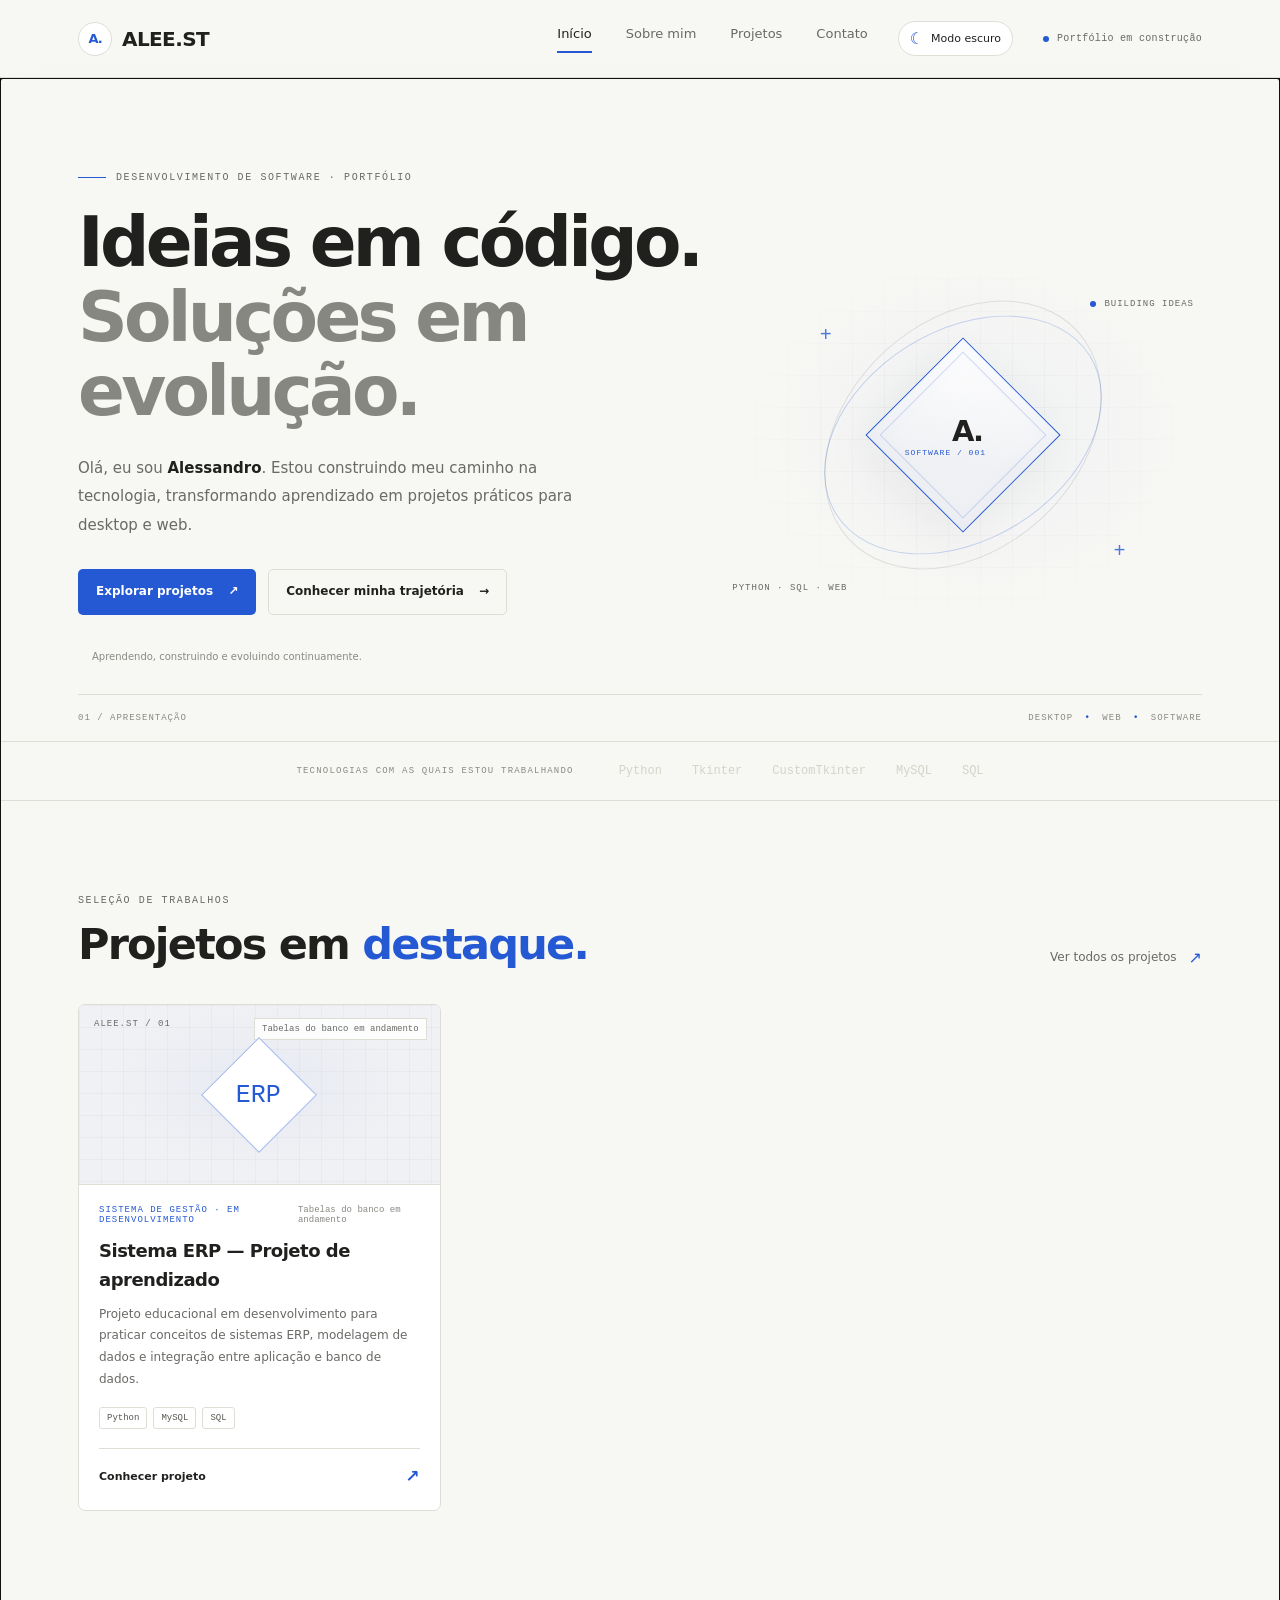
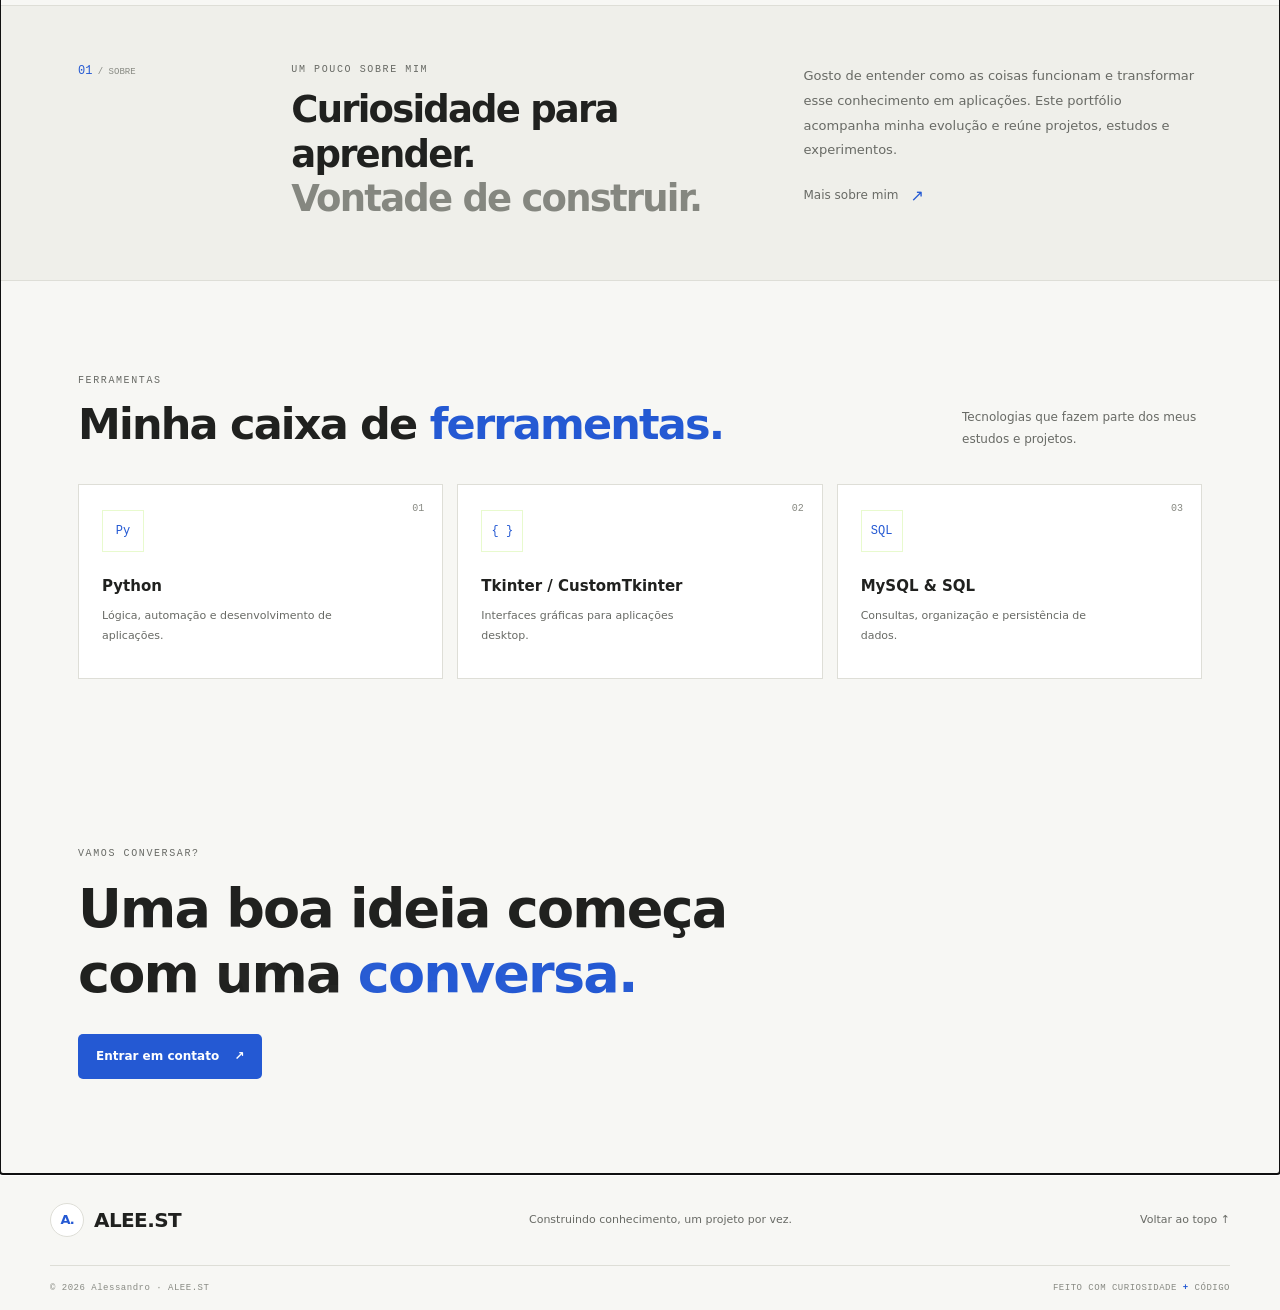
==== index.html @ 621fa49b "Add files via upload" ====
<!doctype html>
<html lang="pt-BR">
<head>
  <meta charset="utf-8">
  <meta name="viewport" content="width=device-width, initial-scale=1">
  <meta name="theme-color" content="#f7f7f4" id="theme-color-meta">
  <meta name="description" content="Portfólio de Alessandro — ALEE.ST. Projetos, estudos e soluções em software.">
  <title>ALEE.ST — Alessandro</title>
  <link rel="icon" href="assets/favicon.svg" type="image/svg+xml">
  <link rel="stylesheet" href="styles.css">
</head>
<body>
  <a class="skip-link" href="#main">Pular para o conteúdo</a>
  <header class="site-header">
    <div class="nav-wrap">
      <a class="brand" href="#/" aria-label="ALEE.ST, página inicial"><span class="brand-mark">A.</span><span>ALEE.ST</span></a>
      <button class="menu-toggle" id="menu-toggle" aria-label="Abrir menu" aria-expanded="false">☰</button>
      <nav class="main-nav" id="main-nav" aria-label="Navegação principal">
        <a href="#/" data-nav="home">Início</a>
        <a href="#/sobre" data-nav="about">Sobre mim</a>
        <a href="#/projetos" data-nav="projects">Projetos</a>
        <a href="#/contato" data-nav="contact">Contato</a>
      </nav>
      <button class="theme-toggle" id="theme-toggle" type="button" aria-label="Ativar modo escuro" title="Alternar tema"><span class="theme-icon" aria-hidden="true">☾</span><span class="theme-label">Modo escuro</span></button>
      <span class="availability"><span class="status-dot"></span> Portfólio em construção</span>
    </div>
  </header>

  <main id="main" tabindex="-1">
    <section class="hero page-section" data-page="home">
      <div class="hero-copy">
        <p class="eyebrow"><span class="eyebrow-line"></span> DESENVOLVIMENTO DE SOFTWARE · PORTFÓLIO</p>
        <h1>Ideias em código.<br><span class="muted-title">Soluções em evolução.</span></h1>
        <p class="hero-lede">Olá, eu sou <strong>Alessandro</strong>. Estou construindo meu caminho na tecnologia, transformando aprendizado em projetos práticos para desktop e web.</p>
        <div class="hero-actions">
          <a class="button button-primary" href="#/projetos">Explorar projetos <span aria-hidden="true">↗</span></a>
          <a class="button button-ghost" href="#/sobre">Conhecer minha trajetória <span aria-hidden="true">→</span></a>
        </div>
        <div class="hero-footnote"><span class="tiny-square"></span> Aprendendo, construindo e evoluindo continuamente.</div>
      </div>
      <div class="hero-art" aria-label="Ilustração abstrata de camadas de tecnologia" role="img">
        <div class="art-grid"></div><div class="art-orbit orbit-one"></div><div class="art-orbit orbit-two"></div>
        <div class="art-core"><span>A.</span><small>SOFTWARE / 001</small></div>
        <div class="art-label label-top"><span class="label-dot"></span> BUILDING IDEAS</div>
        <div class="art-label label-bottom">PYTHON · SQL · WEB</div>
        <div class="art-cross cross-one">+</div><div class="art-cross cross-two">+</div>
      </div>
      <div class="hero-bottom">
        <span>01 / APRESENTAÇÃO</span><span>DESKTOP <b>•</b> WEB <b>•</b> SOFTWARE</span>
      </div>
    </section>

    <section class="intro-strip">
      <p>TECNOLOGIAS COM AS QUAIS ESTOU TRABALHANDO</p>
      <div class="tech-list"><span>Python</span><span>Tkinter</span><span>CustomTkinter</span><span>MySQL</span><span>SQL</span></div>
    </section>

    <section class="content-section featured-section page-section" data-page="home">
      <div class="section-heading">
        <div><p class="eyebrow">SELEÇÃO DE TRABALHOS</p><h2>Projetos em <span class="accent-text">destaque.</span></h2></div>
        <a class="text-link" href="#/projetos">Ver todos os projetos <span>↗</span></a>
      </div>
      <div class="project-grid" id="featured-grid"></div>
    </section>

    <section class="about-band page-section" data-page="home">
      <div class="about-band-index">01<span> / SOBRE</span></div>
      <div><p class="eyebrow">UM POUCO SOBRE MIM</p><h2>Curiosidade para aprender.<br><span class="muted-title">Vontade de construir.</span></h2></div>
      <div class="about-band-copy"><p>Gosto de entender como as coisas funcionam e transformar esse conhecimento em aplicações. Este portfólio acompanha minha evolução e reúne projetos, estudos e experimentos.</p><a class="text-link" href="#/sobre">Mais sobre mim <span>↗</span></a></div>
    </section>

    <section class="content-section stack-section page-section" data-page="home">
      <div class="section-heading"><div><p class="eyebrow">FERRAMENTAS</p><h2>Minha caixa de <span class="accent-text">ferramentas.</span></h2></div><p class="section-note">Tecnologias que fazem parte dos meus estudos e projetos.</p></div>
      <div class="stack-grid">
        <article class="stack-card"><span class="stack-number">01</span><div class="stack-symbol">Py</div><h3>Python</h3><p>Lógica, automação e desenvolvimento de aplicações.</p></article>
        <article class="stack-card"><span class="stack-number">02</span><div class="stack-symbol">{ }</div><h3>Tkinter / CustomTkinter</h3><p>Interfaces gráficas para aplicações desktop.</p></article>
        <article class="stack-card"><span class="stack-number">03</span><div class="stack-symbol">SQL</div><h3>MySQL & SQL</h3><p>Consultas, organização e persistência de dados.</p></article>
      </div>
    </section>

    <section class="cta-section page-section" data-page="home">
      <p class="eyebrow">VAMOS CONVERSAR?</p><h2>Uma boa ideia começa<br>com uma <span class="accent-text">conversa.</span></h2>
      <a class="button button-primary" href="#/contato">Entrar em contato <span>↗</span></a>
      <span class="cta-decoration">ALEE.ST / SOFTWARE</span>
    </section>

    <section class="content-section inner-page page-section" data-page="about" hidden>
      <div class="inner-hero"><p class="eyebrow">02 / SOBRE MIM</p><h1>Prazer, sou <span class="accent-text">Alessandro.</span></h1><p class="inner-lede">Desenvolvedor em formação, curioso por tecnologia e motivado a criar soluções úteis por meio do software.</p></div>
      <div class="about-layout">
        <div class="about-monogram"><span>A</span><small>ALEE.ST<br>SOFTWARE & SISTEMAS</small></div>
        <div class="prose"><p class="eyebrow">MINHA HISTÓRIA</p><h2>Aprender fazendo.</h2><p>Estou no início da minha trajetória em desenvolvimento de software. Meu foco é aprender construindo: estudar conceitos, testar ideias e transformar o que aprendo em aplicações que possam ser demonstradas e melhoradas.</p><p>Este espaço vai reunir meus projetos e registrar minha evolução de forma transparente. Conforme eu concluir novos trabalhos, vou adicionar demonstrações, vídeos tutoriais e versões de teste para que você possa conhecer cada solução por dentro.</p><h2>O que estou explorando</h2><p>Tenho trabalhado com Python, interfaces desktop usando Tkinter e CustomTkinter, além de MySQL e SQL para lidar com dados. Também tenho interesse em ampliar meus conhecimentos em desenvolvimento web.</p><h2>Meu objetivo</h2><p>Continuar evoluindo tecnicamente, desenvolver projetos cada vez mais completos e encontrar oportunidades para aprender, colaborar e contribuir com soluções reais.</p></div>
      </div>
      <div class="content-divider"></div>
      <div class="section-heading"><div><p class="eyebrow">CONHECIMENTOS ATUAIS</p><h2>Tecnologias que <span class="accent-text">estudo.</span></h2></div></div>
      <div class="skill-list"><div><span>01</span><strong>Python</strong><small>Linguagem de programação</small></div><div><span>02</span><strong>Tkinter</strong><small>Interfaces desktop</small></div><div><span>03</span><strong>CustomTkinter</strong><small>Interfaces desktop modernas</small></div><div><span>04</span><strong>MySQL</strong><small>Banco de dados</small></div><div><span>05</span><strong>SQL</strong><small>Consultas e manipulação de dados</small></div></div>
    </section>

    <section class="content-section inner-page page-section" data-page="projects" hidden>
      <div class="inner-hero"><p class="eyebrow">03 / TRABALHOS</p><h1>Projetos & <span class="accent-text">experimentos.</span></h1><p class="inner-lede">No momento, este portfólio apresenta somente o projeto ERP em desenvolvimento para fins de aprendizado.</p></div>
      <div class="project-toolbar"><label class="search-box"><span>⌕</span><input id="project-search" type="search" placeholder="Buscar projetos..." aria-label="Buscar projetos"></label><label class="filter-label">Plataforma <select id="platform-filter" aria-label="Filtrar por plataforma"><option value="all">Todas</option><option value="desktop">Desktop</option><option value="web">Web</option><option value="study">Estudo</option></select></label><span id="project-count" class="project-count"></span></div>
      <div class="project-grid project-grid-full" id="all-projects-grid"></div>
      <div class="empty-state" id="projects-empty" hidden><span>⌕</span><h2>Nenhum projeto encontrado.</h2><p>Tente outro termo ou limpe os filtros.</p><button class="button button-ghost" id="clear-filters">Limpar filtros</button></div>
      <p class="draft-note"><span>ⓘ</span> O ERP apresentado está em desenvolvimento para fins de aprendizado. O status informa a etapa atual; fases futuras são apenas planejadas.</p>
    </section>

    <section class="content-section inner-page page-section" data-page="contact" hidden>
      <div class="inner-hero"><p class="eyebrow">04 / CONTATO</p><h1>Vamos tirar uma ideia <span class="accent-text">do papel?</span></h1><p class="inner-lede">Se quiser conversar sobre tecnologia, projetos ou oportunidades, este é o espaço. Os canais aparecerão aqui quando forem configurados.</p></div>
      <div class="contact-layout"><div class="contact-card"><span class="contact-icon">↗</span><p class="eyebrow">CONEXÕES</p><h2>Encontre-me online.</h2><div id="contact-links" class="contact-links"></div></div><div class="contact-side"><p class="eyebrow">DISPONÍVEL PARA</p><h3>Aprender.<br>Colaborar.<br>Construir.</h3><p>Estou aberto a conhecer projetos interessantes e oportunidades para crescer na área de tecnologia.</p><div class="contact-stamp">A.<br><span>SOFTWARE</span></div></div></div>
    </section>

    <section class="content-section detail-page page-section" data-page="detail" hidden id="detail-page"></section>
    <section class="content-section not-found page-section" data-page="notfound" hidden><p class="eyebrow">404 / NÃO ENCONTRADO</p><h1>Essa página não existe.</h1><a class="button button-primary" href="#/">Voltar ao início ↗</a></section>
  </main>

  <footer class="site-footer"><div class="footer-main"><a class="brand" href="#/"><span class="brand-mark">A.</span><span>ALEE.ST</span></a><p>Construindo conhecimento, um projeto por vez.</p><a href="#/" class="back-top">Voltar ao topo ↑</a></div><div class="footer-bottom"><span>© <span id="year"></span> Alessandro · ALEE.ST</span><span>FEITO COM CURIOSIDADE <b>+</b> CÓDIGO</span></div></footer>
  <script src="app.js"></script>
</body>
</html>
---- styles.css ----
:root{--bg:#10110f;--panel:#171915;--panel2:#1d201a;--line:#2b2e27;--text:#f1f2eb;--muted:#a2a69a;--subtle:#73786c;--accent:#b6ef62;--accent-dark:#8ebd3f;--max:1180px;--sans:Inter,ui-sans-serif,system-ui,-apple-system,BlinkMacSystemFont,"Segoe UI",sans-serif;--mono:"SFMono-Regular",Consolas,"Liberation Mono",monospace}*{box-sizing:border-box}html{scroll-behavior:smooth;scroll-padding-top:90px}body{margin:0;background:var(--bg);color:var(--text);font-family:var(--sans);line-height:1.6;-webkit-font-smoothing:antialiased}a{color:inherit;text-decoration:none}button,input,select{font:inherit}button,a,select{-webkit-tap-highlight-color:transparent}button:focus-visible,a:focus-visible,input:focus-visible,select:focus-visible{outline:2px solid var(--accent);outline-offset:4px}.skip-link{position:absolute;left:-9999px;top:1rem;background:var(--accent);color:#111;padding:.7rem 1rem;z-index:100}.skip-link:focus{left:1rem}.site-header{height:78px;border-bottom:1px solid var(--line);position:sticky;top:0;z-index:30;background:rgba(16,17,15,.92);backdrop-filter:blur(18px)}.nav-wrap{max-width:var(--max);height:100%;padding:0 28px;margin:auto;display:flex;align-items:center;justify-content:space-between;gap:30px}.brand{display:inline-flex;align-items:center;gap:10px;font-size:20px;font-weight:800;letter-spacing:-.8px;white-space:nowrap}.brand-mark{display:grid;place-items:center;width:34px;height:34px;border:1px solid var(--accent);border-radius:8px;color:var(--accent);font:700 12px var(--mono);letter-spacing:-1px}.brand-light{font-weight:400;color:#a7ab9e}.brand i{font-style:normal;color:var(--accent)}.main-nav{display:flex;gap:34px;margin-left:auto}.main-nav a{font-size:13px;color:var(--muted);transition:color .2s}.main-nav a:hover,.main-nav a.active{color:var(--text)}.main-nav a.active:after{content:"";display:block;height:2px;background:var(--accent);margin-top:7px}.availability{font:10px var(--mono);letter-spacing:.3px;color:var(--muted);display:flex;align-items:center;gap:8px;white-space:nowrap}.status-dot,.label-dot{width:6px;height:6px;border-radius:50%;background:var(--accent);display:inline-block;box-shadow:0 0 12px #b6ef6250}.menu-toggle{display:none;background:none;border:1px solid var(--line);color:var(--text);border-radius:7px;padding:7px 10px}.hero{max-width:var(--max);min-height:570px;padding:94px 28px 34px;margin:auto;display:grid;grid-template-columns:1.15fr .85fr;align-items:center;position:relative}.hero-copy{position:relative;z-index:2;padding-bottom:42px}.eyebrow{font:10px var(--mono);letter-spacing:1.6px;color:var(--muted);margin:0 0 22px;display:flex;align-items:center;gap:10px}.eyebrow-line{height:1px;width:28px;background:var(--accent)}h1,h2,h3,p{margin-top:0}.hero h1,.inner-hero h1{font-size:clamp(42px,5.4vw,70px);line-height:1.08;letter-spacing:-3.7px;font-weight:650;margin:0 0 25px}.muted-title{color:#777c70}.accent-text{color:var(--accent)}.hero-lede{max-width:510px;color:var(--muted);font-size:15px;line-height:1.9;margin-bottom:30px}.hero-lede strong{color:var(--text);font-weight:600}.hero-actions{display:flex;gap:12px;flex-wrap:wrap}.button{border:1px solid transparent;border-radius:5px;padding:12px 17px;display:inline-flex;align-items:center;justify-content:center;gap:15px;font-size:12px;font-weight:650;cursor:pointer;transition:transform .2s,border-color .2s,background .2s}.button:hover{transform:translateY(-2px)}.button-primary{background:var(--accent);color:#141610}.button-primary:hover{background:#c8ff79}.button-ghost{border-color:var(--line);color:var(--text);background:transparent}.button-ghost:hover{border-color:#666c5c}.hero-footnote{display:flex;align-items:center;gap:9px;color:var(--subtle);font-size:10px;margin-top:34px}.tiny-square{width:5px;height:5px;background:var(--accent);display:inline-block}.hero-art{height:385px;position:relative;overflow:hidden;background:radial-gradient(ellipse at 53% 48%,#b6ef6210 0%,transparent 58%)}.art-grid{position:absolute;inset:0;background-image:linear-gradient(#ffffff08 1px,transparent 1px),linear-gradient(90deg,#ffffff08 1px,transparent 1px);background-size:32px 32px;mask-image:radial-gradient(ellipse at center,#000 5%,transparent 72%)}.art-orbit{position:absolute;left:50%;top:49%;border:1px solid #b6ef623b;border-radius:50%;transform:translate(-50%,-50%) rotate(-32deg)}.orbit-one{width:300px;height:210px}.orbit-two{width:230px;height:310px;transform:translate(-50%,-50%) rotate(48deg);border-color:#fff2}.art-core{position:absolute;left:50%;top:49%;width:138px;height:138px;transform:translate(-50%,-50%) rotate(45deg);border:1px solid var(--accent);background:linear-gradient(145deg,#242a1d,#131510 65%);box-shadow:0 0 45px #b6ef6211,inset 0 0 30px #b6ef620a;display:flex;flex-direction:column;align-items:center;justify-content:center}.art-core:before{content:"";position:absolute;inset:9px;border:1px solid #b6ef6238}.art-core span,.art-core small{transform:rotate(-45deg)}.art-core span{font-size:29px;letter-spacing:-2px;font-weight:800}.art-core small{font:8px var(--mono);color:var(--accent);letter-spacing:1px;margin-top:3px}.art-label{position:absolute;font:9px var(--mono);letter-spacing:1px;color:var(--muted)}.label-top{top:52px;right:8px;display:flex;align-items:center;gap:8px}.label-bottom{bottom:39px;left:8px}.art-cross{position:absolute;color:var(--accent);font:20px var(--mono);opacity:.8}.cross-one{top:20%;left:20%}.cross-two{bottom:18%;right:16%}.hero-bottom{position:absolute;bottom:0;left:28px;right:28px;border-top:1px solid var(--line);padding:18px 0;display:flex;justify-content:space-between;color:var(--subtle);font:9px var(--mono);letter-spacing:1px}.hero-bottom b{color:var(--accent);padding:0 5px}.intro-strip{border-top:1px solid var(--line);border-bottom:1px solid var(--line);padding:22px 28px;display:flex;align-items:center;justify-content:center;gap:45px;flex-wrap:wrap}.intro-strip>p{font:9px var(--mono);letter-spacing:1.2px;color:var(--subtle);margin:0}.tech-list{display:flex;gap:30px;flex-wrap:wrap}.tech-list span{font:12px var(--mono);color:#d2d5c9}.content-section{max-width:var(--max);margin:0 auto;padding:94px 28px}.section-heading{display:flex;align-items:end;justify-content:space-between;gap:30px;margin-bottom:34px}.section-heading h2,.about-band h2,.cta-section h2{font-size:clamp(29px,3.4vw,43px);line-height:1.2;letter-spacing:-1.8px;font-weight:600;margin:0}.section-heading .eyebrow{margin-bottom:13px}.text-link{font-size:12px;color:var(--muted);display:inline-flex;gap:12px;align-items:center;transition:color .2s;white-space:nowrap}.text-link span{color:var(--accent);font-size:16px}.text-link:hover{color:var(--accent)}.project-grid{display:grid;grid-template-columns:repeat(3,minmax(0,1fr));gap:18px}.project-card{border:1px solid var(--line);background:var(--panel);border-radius:7px;overflow:hidden;transition:transform .25s,border-color .25s;min-width:0}.project-card:hover{transform:translateY(-4px);border-color:#596047}.project-visual{height:180px;position:relative;display:grid;place-items:center;background:radial-gradient(ellipse at 50% 45%,#b6ef6212,transparent 60%),#171915;border-bottom:1px solid var(--line);overflow:hidden}.project-visual:before{content:"";position:absolute;inset:0;background-image:linear-gradient(#ffffff06 1px,transparent 1px),linear-gradient(90deg,#ffffff06 1px,transparent 1px);background-size:22px 22px}.visual-icon{position:relative;display:grid;place-items:center;width:82px;height:82px;border:1px solid #b6ef6275;color:var(--accent);font:25px var(--mono);transform:rotate(45deg);background:#171915}.visual-icon span{transform:rotate(-45deg)}.visual-index{position:absolute;top:14px;left:15px;font:9px var(--mono);letter-spacing:1px;color:var(--subtle)}.visual-status{position:absolute;right:13px;top:13px;font:9px var(--mono);border:1px solid var(--line);padding:5px 7px;color:var(--muted);background:#10110f99}.project-body{padding:20px}.project-meta{display:flex;align-items:center;justify-content:space-between;gap:10px;margin-bottom:12px}.project-category{font:9px var(--mono);letter-spacing:1px;color:var(--accent);text-transform:uppercase}.project-status{font:9px var(--mono);color:var(--subtle)}.project-card h3{font-size:18px;font-weight:600;letter-spacing:-.5px;margin:0 0 9px}.project-card p{font-size:12px;color:var(--muted);line-height:1.8;margin-bottom:17px;min-height:44px}.chip-row{display:flex;flex-wrap:wrap;gap:6px;margin-bottom:19px}.chip{font:9px var(--mono);color:#b4b9ab;padding:5px 7px;border:1px solid var(--line);border-radius:3px}.project-card-link{display:flex;justify-content:space-between;align-items:center;padding-top:14px;border-top:1px solid var(--line);font-size:11px;font-weight:600}.project-card-link span:last-child{font-size:17px;color:var(--accent);transition:transform .2s}.project-card:hover .project-card-link span:last-child{transform:translate(3px,-3px)}.about-band{border-top:1px solid var(--line);border-bottom:1px solid var(--line);background:#141611;padding:58px max(28px,calc((100% - var(--max))/2 + 28px));display:grid;grid-template-columns:.45fr 1.2fr 1fr;align-items:start;gap:34px}.about-band-index{font:12px var(--mono);color:var(--accent)}.about-band-index span{color:var(--subtle);font-size:9px}.about-band .eyebrow{margin-bottom:13px}.about-band h2{font-size:clamp(26px,3vw,37px)}.about-band-copy p{font-size:13px;line-height:1.9;color:var(--muted);margin-bottom:18px}.stack-section .section-note{max-width:240px;font-size:12px;color:var(--muted);line-height:1.8;margin:0}.stack-grid{display:grid;grid-template-columns:repeat(3,1fr);gap:14px}.stack-card{position:relative;border:1px solid var(--line);padding:25px 23px 27px;background:var(--panel);min-height:195px}.stack-number{position:absolute;top:18px;right:18px;font:10px var(--mono);color:var(--subtle)}.stack-symbol{width:42px;height:42px;display:grid;place-items:center;border:1px solid #b6ef6250;color:var(--accent);font:12px var(--mono);margin-bottom:22px}.stack-card h3{font-size:15px;margin:0 0 8px}.stack-card p{font-size:11px;color:var(--muted);line-height:1.8;margin:0;max-width:230px}.cta-section{max-width:var(--max);margin:0 auto;padding:75px 28px 95px;position:relative;overflow:hidden}.cta-section .eyebrow{margin-bottom:18px}.cta-section h2{font-size:clamp(34px,5vw,54px);margin-bottom:27px}.cta-decoration{position:absolute;right:8%;top:35%;font:clamp(40px,8vw,100px) var(--mono);font-weight:800;color:#ffffff05;letter-spacing:-8px;pointer-events:none}.site-footer{border-top:1px solid var(--line);padding:0 28px}.footer-main,.footer-bottom{max-width:var(--max);margin:auto;display:flex;align-items:center;justify-content:space-between;gap:25px}.footer-main{padding:28px 0}.footer-main p{margin:0;color:var(--muted);font-size:11px}.back-top{font-size:11px;color:var(--muted)}.back-top:hover{color:var(--accent)}.footer-bottom{padding:17px 0;border-top:1px solid var(--line);font:9px var(--mono);letter-spacing:.5px;color:var(--subtle)}.footer-bottom b{color:var(--accent)}[hidden]{display:none!important}.inner-page{min-height:65vh}.inner-hero{padding:28px 0 62px;border-bottom:1px solid var(--line);margin-bottom:56px}.inner-hero .eyebrow{margin-bottom:20px}.inner-hero h1{font-size:clamp(40px,5vw,62px);margin-bottom:20px}.inner-lede{font-size:15px;color:var(--muted);max-width:650px;line-height:1.9;margin:0}.about-layout{display:grid;grid-template-columns:.75fr 1.25fr;gap:75px;align-items:start}.about-monogram{height:340px;border:1px solid var(--line);background:radial-gradient(ellipse at 50% 45%,#b6ef6210,transparent 60%),var(--panel);display:flex;flex-direction:column;align-items:center;justify-content:center;position:relative;overflow:hidden}.about-monogram:before,.about-monogram:after{content:"";position:absolute;border:1px solid #b6ef6235;width:220px;height:220px;transform:rotate(45deg)}.about-monogram:after{width:160px;height:160px;border-color:#fff2}.about-monogram>span{font-size:110px;line-height:1;font-weight:700;letter-spacing:-8px;color:var(--accent);z-index:1}.about-monogram small{position:absolute;bottom:18px;left:18px;font:9px/1.8 var(--mono);letter-spacing:1px;color:var(--subtle)}.prose{max-width:650px}.prose .eyebrow{margin-bottom:12px}.prose h2{font-size:22px;letter-spacing:-.5px;margin:30px 0 12px}.prose h2:first-of-type{margin-top:0}.prose p:not(.eyebrow){font-size:13px;color:var(--muted);line-height:2;margin-bottom:15px}.content-divider{height:1px;background:var(--line);margin:70px 0 55px}.skill-list{border-top:1px solid var(--line)}.skill-list>div{display:grid;grid-template-columns:60px 1fr 1fr;align-items:center;gap:20px;padding:18px 5px;border-bottom:1px solid var(--line)}.skill-list span{font:10px var(--mono);color:var(--accent)}.skill-list strong{font-size:13px;font-weight:600}.skill-list small{font-size:11px;color:var(--muted)}.project-toolbar{display:flex;align-items:center;gap:15px;margin-bottom:26px;flex-wrap:wrap}.search-box{display:flex;align-items:center;gap:10px;flex:1;min-width:220px;border:1px solid var(--line);background:var(--panel);padding:0 13px;border-radius:4px;color:var(--muted)}.search-box span{font-size:22px}.search-box input{width:100%;background:transparent;color:var(--text);border:0;outline:0;padding:12px 0;font-size:12px}.filter-label{font-size:10px;color:var(--muted);display:flex;align-items:center;gap:10px}.filter-label select{background:var(--panel);border:1px solid var(--line);color:var(--text);padding:10px 25px 10px 10px;border-radius:4px;font-size:11px}.project-count{font:10px var(--mono);color:var(--subtle);margin-left:auto}.project-grid-full{grid-template-columns:repeat(3,minmax(0,1fr))}.draft-note{font-size:10px;color:var(--subtle);display:flex;align-items:center;gap:8px;margin:30px 0 0}.draft-note span{color:var(--accent)}.empty-state{text-align:center;padding:70px 20px;border:1px dashed var(--line);border-radius:6px}.empty-state>span{font-size:32px;color:var(--accent)}.empty-state h2{font-size:22px;margin:10px 0}.empty-state p{font-size:12px;color:var(--muted);margin-bottom:20px}.contact-layout{display:grid;grid-template-columns:1.1fr .9fr;gap:20px}.contact-card,.contact-side{border:1px solid var(--line);padding:35px;background:var(--panel);position:relative;min-height:310px}.contact-icon{display:grid;place-items:center;width:44px;height:44px;border:1px solid #b6ef6250;color:var(--accent);font-size:22px;margin-bottom:25px}.contact-card h2{font-size:27px;letter-spacing:-1px;margin:0 0 14px}.contact-card>p:not(.eyebrow),.contact-side>p:not(.eyebrow){font-size:12px;color:var(--muted);line-height:1.9;max-width:420px}.contact-card code{color:var(--accent);font:11px var(--mono)}.contact-links{display:flex;flex-wrap:wrap;gap:10px;margin-top:22px}.contact-links a{font-size:11px;border:1px solid var(--line);padding:9px 12px;border-radius:4px}.contact-links a:hover{border-color:var(--accent);color:var(--accent)}.contact-side{background:radial-gradient(ellipse at 80% 80%,#b6ef620c,transparent 50%),var(--panel)}.contact-side .eyebrow{margin-bottom:25px}.contact-side h3{font-size:34px;line-height:1.3;letter-spacing:-1px;margin-bottom:20px}.contact-stamp{position:absolute;right:28px;bottom:23px;font:26px/1 var(--mono);font-weight:800;color:#b6ef6230;text-align:right}.contact-stamp span{font-size:12px;letter-spacing:4px}.detail-page{padding-top:45px}.detail-back{font-size:11px;color:var(--muted);display:inline-flex;gap:8px;margin-bottom:35px}.detail-header{border-bottom:1px solid var(--line);padding-bottom:38px;margin-bottom:40px}.detail-title-row{display:flex;align-items:center;gap:12px;flex-wrap:wrap;margin-bottom:18px}.detail-header h1{font-size:clamp(36px,5vw,60px);letter-spacing:-2px;line-height:1.1;margin:0 0 18px}.draft-pill{font:9px var(--mono);border:1px solid var(--line);color:var(--muted);padding:5px 8px}.detail-lede{font-size:14px;color:var(--muted);line-height:1.9;max-width:720px;margin-bottom:25px}.detail-actions{display:flex;gap:10px;flex-wrap:wrap}.detail-layout{display:grid;grid-template-columns:minmax(0,1.7fr) minmax(220px,.7fr);gap:65px}.detail-main section{margin-bottom:45px}.detail-main h2,.detail-sidebar h2{font-size:19px;letter-spacing:-.4px;margin-bottom:16px}.detail-main p{font-size:12px;line-height:1.9;color:var(--muted)}.detail-main ul{padding:0;list-style:none}.detail-main li{font-size:12px;color:var(--muted);padding:10px 0;border-bottom:1px solid var(--line)}.detail-main li:before{content:"↗";color:var(--accent);margin-right:10px}.detail-sidebar section{border-top:1px solid var(--line);padding-top:20px;margin-bottom:28px}.detail-sidebar h2{font:10px var(--mono);letter-spacing:1px;color:var(--muted);text-transform:uppercase}.detail-sidebar p{font-size:11px;color:var(--muted);line-height:1.9}.detail-visual{min-height:210px;border:1px solid var(--line);background:radial-gradient(ellipse at 50% 45%,#b6ef6212,transparent 60%),var(--panel);display:grid;place-items:center;margin-bottom:42px;position:relative}.detail-visual .visual-icon{width:100px;height:100px;font-size:30px}.video-placeholder,.gallery-placeholder{border:1px dashed var(--line);padding:36px 20px;text-align:center;color:var(--muted);font-size:12px}.video-placeholder .play-icon{font-size:30px;color:var(--accent);margin-bottom:10px}.video-frame{width:100%;aspect-ratio:16/9;border:1px solid var(--line);border-radius:5px}.detail-gallery{display:grid;grid-template-columns:repeat(2,1fr);gap:10px}.detail-gallery img{width:100%;aspect-ratio:16/9;object-fit:cover;border:1px solid var(--line)}.detail-download-note{padding:15px;border-left:2px solid var(--accent);background:var(--panel);font-size:11px;color:var(--muted);line-height:1.8}.not-found{text-align:center;min-height:55vh;padding-top:100px}.not-found h1{font-size:40px;letter-spacing:-2px;margin-bottom:30px}.not-found .eyebrow{justify-content:center}@media(max-width:900px){.availability{display:none}.hero{grid-template-columns:1fr .75fr;min-height:530px;padding-top:70px}.hero h1{font-size:clamp(40px,5.8vw,60px)}.hero-art{height:320px}.project-grid,.project-grid-full{grid-template-columns:repeat(2,minmax(0,1fr))}.about-band{grid-template-columns:.3fr 1fr;gap:25px}.about-band-copy{grid-column:2}.about-layout{gap:35px}.detail-layout{gap:35px}}@media(max-width:640px){html{scroll-padding-top:72px}.site-header{height:68px}.nav-wrap{padding:0 19px}.menu-toggle{display:block;margin-left:auto}.main-nav{display:none;position:absolute;top:67px;left:0;right:0;background:#151612;border-bottom:1px solid var(--line);padding:12px 20px 20px;flex-direction:column;gap:0}.main-nav.open{display:flex}.main-nav a{padding:13px 0;border-bottom:1px solid var(--line)}.main-nav a.active:after{display:none}.hero{display:flex;flex-direction:column;align-items:stretch;padding:62px 20px 30px;min-height:auto}.hero-copy{padding-bottom:0}.hero h1{font-size:clamp(39px,10vw,55px);letter-spacing:-2.5px}.hero-lede{font-size:13px}.hero-art{height:260px;margin-top:22px}.hero-bottom{position:static;margin-top:12px;padding:16px 0 0;gap:15px;font-size:8px}.hero-bottom span:last-child{text-align:right}.intro-strip{padding:20px;gap:15px;justify-content:flex-start}.intro-strip>p{width:100%}.tech-list{gap:13px 20px}.tech-list span{font-size:11px}.content-section{padding:65px 20px}.section-heading{align-items:flex-start;flex-direction:column;gap:16px}.section-heading h2,.about-band h2{font-size:32px}.project-grid,.project-grid-full{grid-template-columns:1fr;gap:13px}.project-visual{height:175px}.project-body{padding:18px}.project-card p{min-height:0}.about-band{padding:40px 20px;grid-template-columns:1fr;gap:20px}.about-band-index{margin-bottom:0}.about-band-copy{grid-column:auto}.stack-section .section-heading{gap:12px}.stack-section .section-note{max-width:none}.stack-grid{grid-template-columns:1fr}.stack-card{min-height:0;padding:20px}.stack-symbol{margin-bottom:14px}.cta-section{padding:60px 20px 75px}.cta-section h2{font-size:38px}.cta-decoration{right:0;top:55%;font-size:44px}.footer-main{align-items:flex-start;flex-wrap:wrap;padding:24px 0}.footer-main p{order:3;width:100%}.footer-bottom{align-items:flex-start;flex-direction:column;gap:8px;font-size:8px}.inner-page{padding-top:45px}.inner-hero{padding:12px 0 40px;margin-bottom:36px}.inner-hero h1{font-size:clamp(36px,10vw,50px);letter-spacing:-2px}.inner-lede{font-size:13px}.about-layout{grid-template-columns:1fr;gap:35px}.about-monogram{height:240px}.about-monogram>span{font-size:85px}.prose h2{font-size:20px}.content-divider{margin:45px 0 35px}.skill-list>div{grid-template-columns:35px 1fr;gap:10px}.skill-list small{grid-column:2;margin-top:-7px}.project-toolbar{align-items:stretch}.search-box{flex-basis:100%}.filter-label{flex:1;justify-content:space-between}.project-count{margin-left:auto;align-self:center}.contact-layout{grid-template-columns:1fr}.contact-card,.contact-side{padding:25px;min-height:auto}.contact-side h3{font-size:30px}.detail-page{padding-top:30px}.detail-header h1{font-size:40px}.detail-layout{grid-template-columns:1fr;gap:20px}.detail-sidebar{display:grid;grid-template-columns:1fr 1fr;gap:18px}.detail-sidebar section{margin:0}.detail-visual{min-height:170px;margin-bottom:30px}.detail-gallery{grid-template-columns:1fr}.detail-actions .button{flex:1;min-width:140px}.not-found h1{font-size:32px}}@media(prefers-reduced-motion:reduce){*,*::before,*::after{scroll-behavior:auto!important;transition:none!important;animation:none!important}}


/* ALEE.ST — identidade minimalista clara */
:root{--bg:#f7f7f4;--panel:#ffffff;--panel2:#f0f0eb;--line:#deded7;--text:#20211f;--muted:#686a65;--subtle:#888a83;--accent:#2459d3;--accent-dark:#1945ad;--sans:Inter,ui-sans-serif,system-ui,-apple-system,BlinkMacSystemFont,"Segoe UI",sans-serif;--mono:ui-monospace,SFMono-Regular,Consolas,monospace}
body{background:var(--bg);color:var(--text)}
.site-header{background:rgba(247,247,244,.92)}
.brand{letter-spacing:-.6px}.brand-mark{border-radius:50%;border-color:var(--line);background:#fff;color:var(--accent);font:700 13px var(--sans);letter-spacing:-1px}.brand-light{color:var(--muted)}
.availability{color:var(--muted)}.status-dot,.label-dot{background:var(--accent);box-shadow:none}
.hero-art{background:radial-gradient(ellipse at 53% 48%,#2459d30b 0%,transparent 58%)}
.art-grid{background-image:linear-gradient(#20211f0b 1px,transparent 1px),linear-gradient(90deg,#20211f0b 1px,transparent 1px)}
.art-orbit{border-color:#2459d33d}.orbit-two{border-color:#20211f1c}.art-core{border-color:#2459d3;background:linear-gradient(145deg,#fff,#f0f1f4 65%);box-shadow:0 15px 50px #20211f0c,inset 0 0 30px #2459d30a}.art-core:before{border-color:#2459d333}.art-core small{color:var(--accent)}.art-cross{color:var(--accent)}
.muted-title{color:#858780}.button-primary{background:var(--accent);color:white}.button-primary:hover{background:#1945ad}.button-ghost{border-color:var(--line);color:var(--text)}.button-ghost:hover{border-color:#a8aaa2}
.project-card,.stack-card,.contact-card,.contact-side,.search-box,.filter-label select{background:#fff}.project-card:hover{border-color:#9caedb}.project-visual{background:radial-gradient(ellipse at 50% 45%,#2459d30c,transparent 60%),#f0f1f4}.project-visual:before{background-image:linear-gradient(#20211f08 1px,transparent 1px),linear-gradient(90deg,#20211f08 1px,transparent 1px)}.visual-icon{border-color:#2459d36b;color:var(--accent);background:#fff}.visual-status{background:#ffffffd9}.chip{color:#555851}.about-band{background:#efefea}.about-monogram{background:radial-gradient(ellipse at 50% 45%,#2459d30b,transparent 60%),#fff}.about-monogram:before{border-color:#2459d326}.about-monogram>span{color:var(--accent)}.about-monogram small{color:var(--muted)}.contact-side{background:radial-gradient(ellipse at 80% 80%,#2459d30a,transparent 50%),#fff}.contact-stamp{color:#2459d322}.contact-card code{color:var(--accent)}.contact-links a:hover{border-color:var(--accent);color:var(--accent)}.detail-visual{background:radial-gradient(ellipse at 50% 45%,#2459d30b,transparent 60%),#fff}.video-placeholder .play-icon{color:var(--accent)}.detail-download-note{border-left-color:var(--accent);background:#fff}.main-nav a.active:after{background:var(--accent)}.text-link span,.project-card-link span:last-child,.project-category,.skill-list span,.eyebrow-line,.tiny-square,.about-band-index{color:var(--accent);background-color:transparent}.eyebrow-line{background:var(--accent)}.project-visual .visual-index{color:var(--muted)}.project-category{color:var(--accent)}.project-card-link span:last-child{color:var(--accent)}.empty-state>span{color:var(--accent)}.draft-note span{color:var(--accent)}.skip-link{background:var(--accent);color:white}.detail-main li:before{color:var(--accent)}.contact-icon{border-color:#2459d34d;color:var(--accent)}.main-nav a:hover,.main-nav a.active{color:var(--text)}.menu-toggle{color:var(--text);border-color:var(--line)}
@media(max-width:640px){.main-nav{background:#f7f7f4}}


/* ERP project status and learning-purpose transparency */
.project-facts{display:flex;flex-wrap:wrap;gap:12px;margin:0 0 18px}
.project-facts>span{display:flex;flex-direction:column;gap:7px;padding:14px 16px;border:1px solid var(--line);background:var(--panel);min-width:min(100%,220px);max-width:100%}
.project-facts small{font:9px var(--mono);letter-spacing:1px;color:var(--muted)}
.project-facts strong{font-size:12px;font-weight:600;color:var(--text);line-height:1.6}
.learning-notice{padding:15px 17px;border-left:3px solid var(--accent);background:#2459d308;color:var(--muted);font-size:12px;line-height:1.8;max-width:760px;margin:0 0 24px}
.learning-notice strong{color:var(--text)}
.roadmap-intro{margin-bottom:20px}
.roadmap-list{list-style:none;padding:0;margin:0;display:grid;gap:0}
.roadmap-item{position:relative;display:grid;grid-template-columns:18px minmax(0,1fr);gap:13px;padding:0 0 22px}
.roadmap-item:not(:last-child):before{content:"";position:absolute;left:7px;top:15px;bottom:-1px;width:1px;background:var(--line)}
.roadmap-marker{position:relative;z-index:1;width:15px;height:15px;border-radius:50%;border:1px solid var(--line);background:var(--panel);margin-top:2px}
.roadmap-current .roadmap-marker{border:4px solid var(--accent);background:#fff;box-shadow:0 0 0 3px #2459d315}
.roadmap-copy{display:flex;flex-direction:column;gap:6px}
.roadmap-copy strong{font-size:12px;line-height:1.7;color:var(--text);font-weight:600}
.roadmap-copy span{font:9px var(--mono);letter-spacing:.3px;color:var(--muted)}
.roadmap-current .roadmap-copy span{color:var(--accent);font-weight:700}
@media(max-width:640px){.project-facts{display:grid;grid-template-columns:1fr}.project-facts>span{min-width:0}}

/* Progresso geral do projeto ERP */
.progress-summary{border:1px solid var(--line);background:var(--panel);padding:18px 20px;margin:0 0 22px;max-width:760px}
.progress-label{display:flex;align-items:center;justify-content:space-between;gap:16px;margin-bottom:12px;font-size:12px;color:var(--muted)}
.progress-label strong{font:700 16px var(--mono);color:var(--accent)}
.progress-track{height:8px;border-radius:99px;background:var(--panel2);border:1px solid var(--line);overflow:hidden}
.progress-track span{display:block;height:100%;background:var(--accent);border-radius:99px;transition:width .25s ease}
.progress-note{font-size:10px;color:var(--muted);margin:10px 0 0;line-height:1.7}
.roadmap-done .roadmap-marker{background:var(--accent);border-color:var(--accent)}
.roadmap-done .roadmap-copy span{color:var(--accent);font-weight:700}
@media(max-width:640px){.progress-summary{padding:15px}}


/* Alternância de tema — preferência salva no navegador */
.theme-toggle{display:inline-flex;align-items:center;justify-content:center;gap:7px;flex-shrink:0;border:1px solid var(--line);border-radius:999px;padding:8px 11px;background:var(--panel);color:var(--text);font-size:11px;cursor:pointer;transition:background .2s,border-color .2s}
.theme-toggle:hover{border-color:var(--accent)}
.theme-icon{font-size:16px;line-height:1;color:var(--accent)}
.theme-label{white-space:nowrap}
:root[data-theme="dark"]{color-scheme:dark;--bg:#10131a;--panel:#171c26;--panel2:#202735;--line:#30394a;--text:#edf2fa;--muted:#a5b0c2;--subtle:#7f8ba0;--accent:#78a6ff;--accent-dark:#4f83e8}
:root[data-theme="dark"] body{background:var(--bg);color:var(--text)}
:root[data-theme="dark"] .site-header{background:rgba(16,19,26,.93)}
:root[data-theme="dark"] .brand-mark{background:var(--panel);border-color:var(--line);color:var(--accent)}
:root[data-theme="dark"] .hero-art{background:radial-gradient(ellipse at 50% 45%,#78a6ff13,transparent 60%),var(--panel)}
:root[data-theme="dark"] .art-grid{background-image:linear-gradient(#edf2fa08 1px,transparent 1px),linear-gradient(90deg,#edf2fa08 1px,transparent 1px)}
:root[data-theme="dark"] .art-core{background:var(--panel);border-color:var(--line);box-shadow:0 15px 50px #0003,inset 0 0 30px #78a6ff0a}
:root[data-theme="dark"] .art-core:before{border-color:#78a6ff33}
:root[data-theme="dark"] .project-card,
:root[data-theme="dark"] .stack-card,
:root[data-theme="dark"] .contact-card,
:root[data-theme="dark"] .contact-side,
:root[data-theme="dark"] .search-box,
:root[data-theme="dark"] .filter-label select{background:var(--panel);color:var(--text)}
:root[data-theme="dark"] .project-visual{background:radial-gradient(ellipse at 50% 45%,#78a6ff12,transparent 60%),#1b2230}
:root[data-theme="dark"] .project-visual:before{background-image:linear-gradient(#edf2fa08 1px,transparent 1px),linear-gradient(90deg,#edf2fa08 1px,transparent 1px)}
:root[data-theme="dark"] .visual-icon{background:var(--panel);border-color:#78a6ff6b;color:var(--accent)}
:root[data-theme="dark"] .visual-status{background:#171c26e8;color:var(--text)}
:root[data-theme="dark"] .chip{color:var(--muted);background:var(--panel2);border-color:var(--line)}
:root[data-theme="dark"] .about-band{background:#171c26}
:root[data-theme="dark"] .about-monogram{background:radial-gradient(ellipse at 50% 45%,#78a6ff10,transparent 60%),var(--panel)}
:root[data-theme="dark"] .about-monogram:before{border-color:#78a6ff26}
:root[data-theme="dark"] .contact-side{background:radial-gradient(ellipse at 80% 80%,#78a6ff10,transparent 50%),var(--panel)}
:root[data-theme="dark"] .detail-visual{background:radial-gradient(ellipse at 50% 45%,#78a6ff10,transparent 60%),var(--panel)}
:root[data-theme="dark"] .detail-download-note{background:var(--panel2)}
:root[data-theme="dark"] .roadmap-current .roadmap-marker{background:var(--panel);box-shadow:0 0 0 3px #78a6ff20}
:root[data-theme="dark"] .skip-link{background:var(--accent);color:#10131a}
:root[data-theme="dark"] .menu-toggle{background:var(--panel);color:var(--text);border-color:var(--line)}
:root[data-theme="dark"] .main-nav{background:var(--bg)}
:root[data-theme="dark"] input,
:root[data-theme="dark"] select{background:var(--panel);color:var(--text);border-color:var(--line)}
:root[data-theme="dark"] .button-primary{color:#10131a}
:root[data-theme="dark"] .progress-track{background:var(--panel2)}
@media(max-width:900px){.theme-label{display:none}.theme-toggle{padding:8px 10px}}
@media(max-width:640px){.theme-toggle{order:2}.availability{display:none}.nav-wrap{gap:12px}.main-nav{background:var(--bg)}}
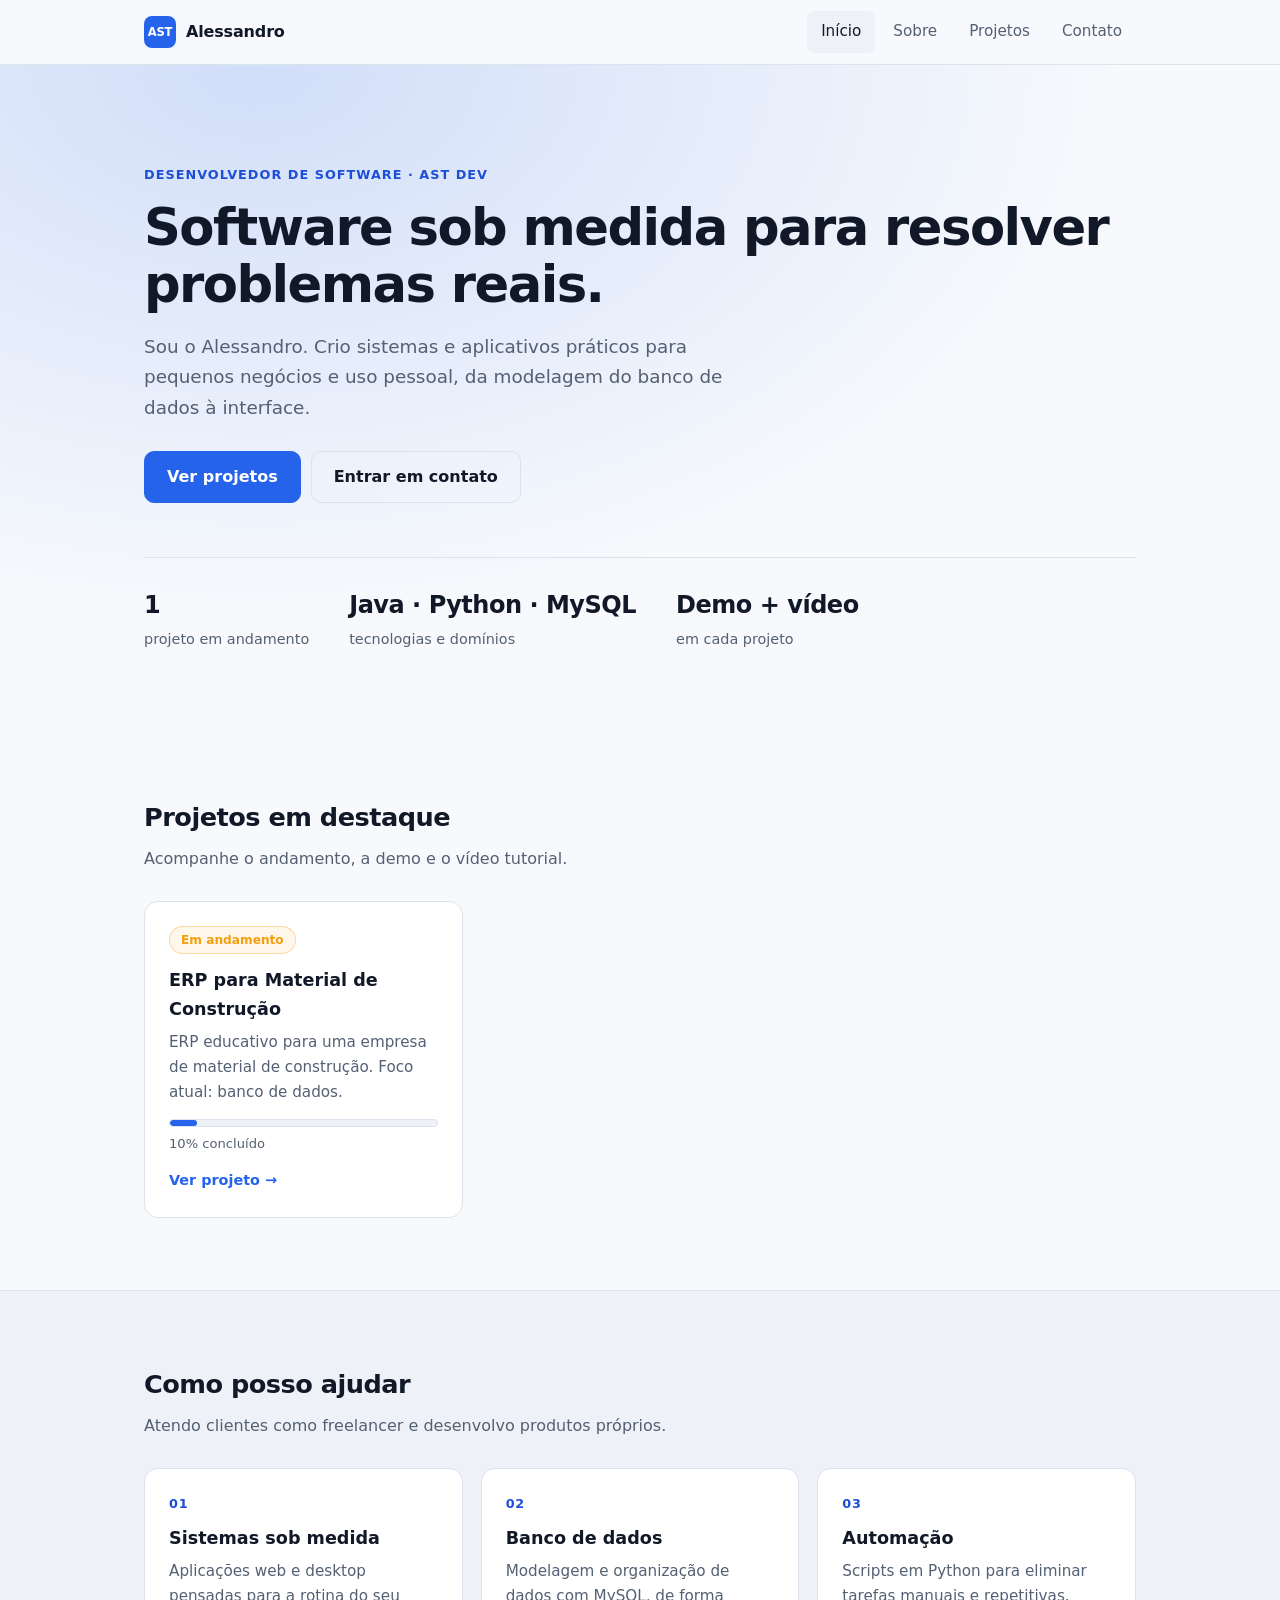
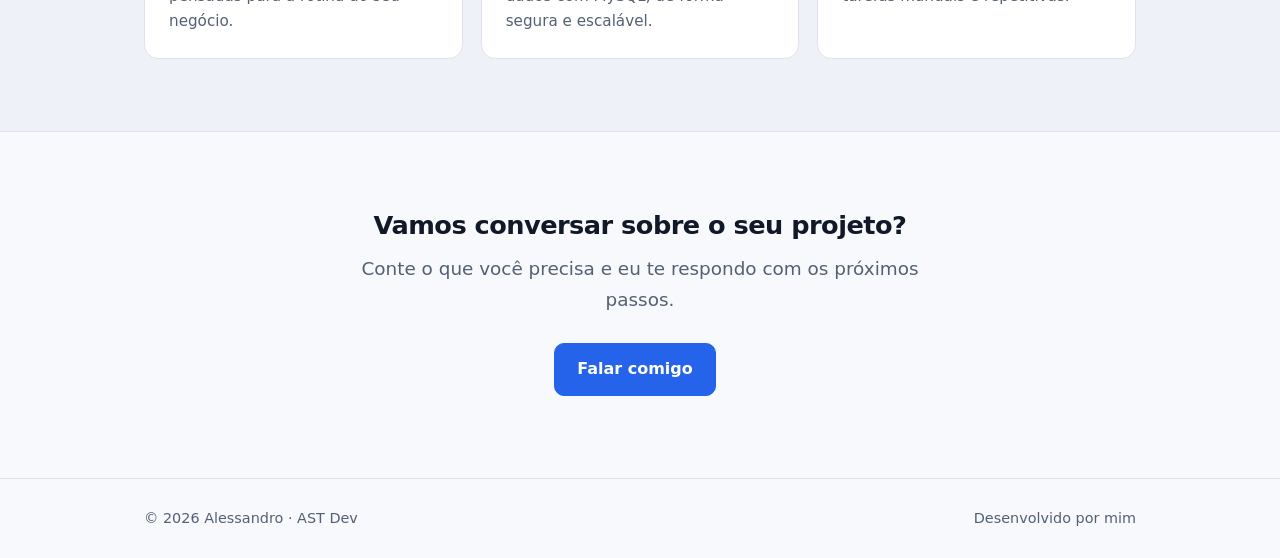
==== commit 0fb6f8ef: "Add files via upload" ====
--- a/index.html
+++ b/index.html
@@ -1,118 +1,9 @@
-<!doctype html>
-<html lang="pt-BR">
-<head>
-  <meta charset="utf-8">
-  <meta name="viewport" content="width=device-width, initial-scale=1">
-  <meta name="theme-color" content="#f7f7f4" id="theme-color-meta">
-  <meta name="description" content="Portfólio de Alessandro — ALEE.ST. Projetos, estudos e soluções em software.">
-  <title>ALEE.ST — Alessandro</title>
-  <link rel="icon" href="assets/favicon.svg" type="image/svg+xml">
-  <link rel="stylesheet" href="styles.css">
-</head>
-<body>
-  <a class="skip-link" href="#main">Pular para o conteúdo</a>
-  <header class="site-header">
-    <div class="nav-wrap">
-      <a class="brand" href="#/" aria-label="ALEE.ST, página inicial"><span class="brand-mark">A.</span><span>ALEE.ST</span></a>
-      <button class="menu-toggle" id="menu-toggle" aria-label="Abrir menu" aria-expanded="false">☰</button>
-      <nav class="main-nav" id="main-nav" aria-label="Navegação principal">
-        <a href="#/" data-nav="home">Início</a>
-        <a href="#/sobre" data-nav="about">Sobre mim</a>
-        <a href="#/projetos" data-nav="projects">Projetos</a>
-        <a href="#/contato" data-nav="contact">Contato</a>
-      </nav>
-      <button class="theme-toggle" id="theme-toggle" type="button" aria-label="Ativar modo escuro" title="Alternar tema"><span class="theme-icon" aria-hidden="true">☾</span><span class="theme-label">Modo escuro</span></button>
-      <span class="availability"><span class="status-dot"></span> Portfólio em construção</span>
-    </div>
-  </header>
-
-  <main id="main" tabindex="-1">
-    <section class="hero page-section" data-page="home">
-      <div class="hero-copy">
-        <p class="eyebrow"><span class="eyebrow-line"></span> DESENVOLVIMENTO DE SOFTWARE · PORTFÓLIO</p>
-        <h1>Ideias em código.<br><span class="muted-title">Soluções em evolução.</span></h1>
-        <p class="hero-lede">Olá, eu sou <strong>Alessandro</strong>. Estou construindo meu caminho na tecnologia, transformando aprendizado em projetos práticos para desktop e web.</p>
-        <div class="hero-actions">
-          <a class="button button-primary" href="#/projetos">Explorar projetos <span aria-hidden="true">↗</span></a>
-          <a class="button button-ghost" href="#/sobre">Conhecer minha trajetória <span aria-hidden="true">→</span></a>
-        </div>
-        <div class="hero-footnote"><span class="tiny-square"></span> Aprendendo, construindo e evoluindo continuamente.</div>
-      </div>
-      <div class="hero-art" aria-label="Ilustração abstrata de camadas de tecnologia" role="img">
-        <div class="art-grid"></div><div class="art-orbit orbit-one"></div><div class="art-orbit orbit-two"></div>
-        <div class="art-core"><span>A.</span><small>SOFTWARE / 001</small></div>
-        <div class="art-label label-top"><span class="label-dot"></span> BUILDING IDEAS</div>
-        <div class="art-label label-bottom">PYTHON · SQL · WEB</div>
-        <div class="art-cross cross-one">+</div><div class="art-cross cross-two">+</div>
-      </div>
-      <div class="hero-bottom">
-        <span>01 / APRESENTAÇÃO</span><span>DESKTOP <b>•</b> WEB <b>•</b> SOFTWARE</span>
-      </div>
-    </section>
-
-    <section class="intro-strip">
-      <p>TECNOLOGIAS COM AS QUAIS ESTOU TRABALHANDO</p>
-      <div class="tech-list"><span>Python</span><span>Tkinter</span><span>CustomTkinter</span><span>MySQL</span><span>SQL</span></div>
-    </section>
-
-    <section class="content-section featured-section page-section" data-page="home">
-      <div class="section-heading">
-        <div><p class="eyebrow">SELEÇÃO DE TRABALHOS</p><h2>Projetos em <span class="accent-text">destaque.</span></h2></div>
-        <a class="text-link" href="#/projetos">Ver todos os projetos <span>↗</span></a>
-      </div>
-      <div class="project-grid" id="featured-grid"></div>
-    </section>
-
-    <section class="about-band page-section" data-page="home">
-      <div class="about-band-index">01<span> / SOBRE</span></div>
-      <div><p class="eyebrow">UM POUCO SOBRE MIM</p><h2>Curiosidade para aprender.<br><span class="muted-title">Vontade de construir.</span></h2></div>
-      <div class="about-band-copy"><p>Gosto de entender como as coisas funcionam e transformar esse conhecimento em aplicações. Este portfólio acompanha minha evolução e reúne projetos, estudos e experimentos.</p><a class="text-link" href="#/sobre">Mais sobre mim <span>↗</span></a></div>
-    </section>
-
-    <section class="content-section stack-section page-section" data-page="home">
-      <div class="section-heading"><div><p class="eyebrow">FERRAMENTAS</p><h2>Minha caixa de <span class="accent-text">ferramentas.</span></h2></div><p class="section-note">Tecnologias que fazem parte dos meus estudos e projetos.</p></div>
-      <div class="stack-grid">
-        <article class="stack-card"><span class="stack-number">01</span><div class="stack-symbol">Py</div><h3>Python</h3><p>Lógica, automação e desenvolvimento de aplicações.</p></article>
-        <article class="stack-card"><span class="stack-number">02</span><div class="stack-symbol">{ }</div><h3>Tkinter / CustomTkinter</h3><p>Interfaces gráficas para aplicações desktop.</p></article>
-        <article class="stack-card"><span class="stack-number">03</span><div class="stack-symbol">SQL</div><h3>MySQL & SQL</h3><p>Consultas, organização e persistência de dados.</p></article>
-      </div>
-    </section>
-
-    <section class="cta-section page-section" data-page="home">
-      <p class="eyebrow">VAMOS CONVERSAR?</p><h2>Uma boa ideia começa<br>com uma <span class="accent-text">conversa.</span></h2>
-      <a class="button button-primary" href="#/contato">Entrar em contato <span>↗</span></a>
-      <span class="cta-decoration">ALEE.ST / SOFTWARE</span>
-    </section>
-
-    <section class="content-section inner-page page-section" data-page="about" hidden>
-      <div class="inner-hero"><p class="eyebrow">02 / SOBRE MIM</p><h1>Prazer, sou <span class="accent-text">Alessandro.</span></h1><p class="inner-lede">Desenvolvedor em formação, curioso por tecnologia e motivado a criar soluções úteis por meio do software.</p></div>
-      <div class="about-layout">
-        <div class="about-monogram"><span>A</span><small>ALEE.ST<br>SOFTWARE & SISTEMAS</small></div>
-        <div class="prose"><p class="eyebrow">MINHA HISTÓRIA</p><h2>Aprender fazendo.</h2><p>Estou no início da minha trajetória em desenvolvimento de software. Meu foco é aprender construindo: estudar conceitos, testar ideias e transformar o que aprendo em aplicações que possam ser demonstradas e melhoradas.</p><p>Este espaço vai reunir meus projetos e registrar minha evolução de forma transparente. Conforme eu concluir novos trabalhos, vou adicionar demonstrações, vídeos tutoriais e versões de teste para que você possa conhecer cada solução por dentro.</p><h2>O que estou explorando</h2><p>Tenho trabalhado com Python, interfaces desktop usando Tkinter e CustomTkinter, além de MySQL e SQL para lidar com dados. Também tenho interesse em ampliar meus conhecimentos em desenvolvimento web.</p><h2>Meu objetivo</h2><p>Continuar evoluindo tecnicamente, desenvolver projetos cada vez mais completos e encontrar oportunidades para aprender, colaborar e contribuir com soluções reais.</p></div>
-      </div>
-      <div class="content-divider"></div>
-      <div class="section-heading"><div><p class="eyebrow">CONHECIMENTOS ATUAIS</p><h2>Tecnologias que <span class="accent-text">estudo.</span></h2></div></div>
-      <div class="skill-list"><div><span>01</span><strong>Python</strong><small>Linguagem de programação</small></div><div><span>02</span><strong>Tkinter</strong><small>Interfaces desktop</small></div><div><span>03</span><strong>CustomTkinter</strong><small>Interfaces desktop modernas</small></div><div><span>04</span><strong>MySQL</strong><small>Banco de dados</small></div><div><span>05</span><strong>SQL</strong><small>Consultas e manipulação de dados</small></div></div>
-    </section>
-
-    <section class="content-section inner-page page-section" data-page="projects" hidden>
-      <div class="inner-hero"><p class="eyebrow">03 / TRABALHOS</p><h1>Projetos & <span class="accent-text">experimentos.</span></h1><p class="inner-lede">No momento, este portfólio apresenta somente o projeto ERP em desenvolvimento para fins de aprendizado.</p></div>
-      <div class="project-toolbar"><label class="search-box"><span>⌕</span><input id="project-search" type="search" placeholder="Buscar projetos..." aria-label="Buscar projetos"></label><label class="filter-label">Plataforma <select id="platform-filter" aria-label="Filtrar por plataforma"><option value="all">Todas</option><option value="desktop">Desktop</option><option value="web">Web</option><option value="study">Estudo</option></select></label><span id="project-count" class="project-count"></span></div>
-      <div class="project-grid project-grid-full" id="all-projects-grid"></div>
-      <div class="empty-state" id="projects-empty" hidden><span>⌕</span><h2>Nenhum projeto encontrado.</h2><p>Tente outro termo ou limpe os filtros.</p><button class="button button-ghost" id="clear-filters">Limpar filtros</button></div>
-      <p class="draft-note"><span>ⓘ</span> O ERP apresentado está em desenvolvimento para fins de aprendizado. O status informa a etapa atual; fases futuras são apenas planejadas.</p>
-    </section>
-
-    <section class="content-section inner-page page-section" data-page="contact" hidden>
-      <div class="inner-hero"><p class="eyebrow">04 / CONTATO</p><h1>Vamos tirar uma ideia <span class="accent-text">do papel?</span></h1><p class="inner-lede">Se quiser conversar sobre tecnologia, projetos ou oportunidades, este é o espaço. Os canais aparecerão aqui quando forem configurados.</p></div>
-      <div class="contact-layout"><div class="contact-card"><span class="contact-icon">↗</span><p class="eyebrow">CONEXÕES</p><h2>Encontre-me online.</h2><div id="contact-links" class="contact-links"></div></div><div class="contact-side"><p class="eyebrow">DISPONÍVEL PARA</p><h3>Aprender.<br>Colaborar.<br>Construir.</h3><p>Estou aberto a conhecer projetos interessantes e oportunidades para crescer na área de tecnologia.</p><div class="contact-stamp">A.<br><span>SOFTWARE</span></div></div></div>
-    </section>
-
-    <section class="content-section detail-page page-section" data-page="detail" hidden id="detail-page"></section>
-    <section class="content-section not-found page-section" data-page="notfound" hidden><p class="eyebrow">404 / NÃO ENCONTRADO</p><h1>Essa página não existe.</h1><a class="button button-primary" href="#/">Voltar ao início ↗</a></section>
-  </main>
-
-  <footer class="site-footer"><div class="footer-main"><a class="brand" href="#/"><span class="brand-mark">A.</span><span>ALEE.ST</span></a><p>Construindo conhecimento, um projeto por vez.</p><a href="#/" class="back-top">Voltar ao topo ↑</a></div><div class="footer-bottom"><span>© <span id="year"></span> Alessandro · ALEE.ST</span><span>FEITO COM CURIOSIDADE <b>+</b> CÓDIGO</span></div></footer>
-  <script src="app.js"></script>
-</body>
-</html>
+<!DOCTYPE html><html lang="pt-BR"><head><meta charset="utf-8"><meta name="viewport" content="width=device-width,initial-scale=1"><title>Alessandro · Desenvolvedor de Software | AST Dev</title><meta name="description" content="Portfólio de Alessandro: sistemas sob medida com Java, Python e MySQL."><link rel="stylesheet" href="style.css"></head><body>
+<header><div class="wrap"><nav><a class="logo" href="index.html"><i>AST</i>Alessandro</a><ul>
+<li><a href="index.html" class="on">Início</a></li><li><a href="sobre.html" class="A2">Sobre</a></li><li><a href="projetos.html" class="A3">Projetos</a></li><li><a href="contato.html" class="A4">Contato</a></li></ul></nav></div></header>
+<section class="hero"><div class="wrap"><span class="eyebrow">Desenvolvedor de software · AST Dev</span><h1>Software sob medida para resolver problemas reais.</h1><p class="lead">Sou o Alessandro. Crio sistemas e aplicativos práticos para pequenos negócios e uso pessoal, da modelagem do banco de dados à interface.</p><a class="btn" href="projetos.html">Ver projetos</a><a class="btn o" href="contato.html">Entrar em contato</a><div class="stats"><div><b id="n">–</b><span>projeto em andamento</span></div><div><b>Java · Python · MySQL</b><span>tecnologias e domínios</span></div><div><b>Demo + vídeo</b><span>em cada projeto</span></div></div></div></section>
+<section><div class="wrap"><h2>Projetos em destaque</h2><p class="sub">Acompanhe o andamento, a demo e o vídeo tutorial.</p><div class="grid" id="dest"></div></div></section>
+<section class="alt"><div class="wrap"><h2>Como posso ajudar</h2><p class="sub">Atendo clientes como freelancer e desenvolvo produtos próprios.</p><div class="grid"><div class="card"><span class="num">01</span><h3>Sistemas sob medida</h3><p>Aplicações web e desktop pensadas para a rotina do seu negócio.</p></div><div class="card"><span class="num">02</span><h3>Banco de dados</h3><p>Modelagem e organização de dados com MySQL, de forma segura e escalável.</p></div><div class="card"><span class="num">03</span><h3>Automação</h3><p>Scripts em Python para eliminar tarefas manuais e repetitivas.</p></div></div></div></section>
+<section class="cta"><div class="wrap"><h2>Vamos conversar sobre o seu projeto?</h2><p class="lead">Conte o que você precisa e eu te respondo com os próximos passos.</p><a class="btn" href="contato.html">Falar comigo</a></div></section>
+<footer><div class="wrap"><span>© 2026 Alessandro · AST Dev</span><span>Desenvolvido por mim</span></div></footer>
+<script src="projetos-data.js"></script><script>n.textContent=PROJETOS.length;dest.innerHTML=PROJETOS.slice(0,3).map((p,i)=>`<a class="card" href="projeto.html?id=${p.id}">${badge(p)}<h3>${p.nome}</h3><p>${p.resumo}</p>${bar(p)}<span class="more">Ver projeto →</span></a>`).join("")</script></body></html>
--- a/style.css
+++ b/style.css
@@ -0,0 +1,79 @@
+:root{--bg:#0b0f17;--bg2:#10151f;--card:#131a26;--bd:#232c3b;--tx:#eef2f7;--mut:#9aa6b8;--ac:#4f8cff;--ac2:#7aa7ff;--r:14px}
+@media(prefers-color-scheme:light){:root{--bg:#f7f9fc;--bg2:#eef2f8;--card:#fff;--bd:#dde3ec;--tx:#111827;--mut:#546073;--ac:#2563eb;--ac2:#1d4ed8}}
+*{box-sizing:border-box;margin:0}
+html{scroll-behavior:smooth}
+body{font-family:system-ui,-apple-system,"Segoe UI",Roboto,sans-serif;background:var(--bg);color:var(--tx);line-height:1.65;-webkit-font-smoothing:antialiased}
+a{color:var(--ac);text-decoration:none}
+.wrap{max-width:1040px;margin:auto;padding:0 24px}
+header{position:sticky;top:0;z-index:10;background:color-mix(in srgb,var(--bg) 85%,transparent);backdrop-filter:blur(10px);border-bottom:1px solid var(--bd)}
+nav{display:flex;justify-content:space-between;align-items:center;height:64px;gap:12px}
+.logo{display:flex;align-items:center;gap:10px;font-weight:700;color:var(--tx);letter-spacing:-.01em}
+.logo i{font-style:normal;display:grid;place-items:center;width:32px;height:32px;border-radius:8px;background:var(--ac);color:#fff;font-size:.72rem;font-weight:800}
+nav ul{list-style:none;display:flex;gap:4px;padding:0}
+nav ul a{display:block;padding:8px 14px;border-radius:8px;color:var(--mut);font-size:.95rem;font-weight:500}
+nav ul a:hover{color:var(--tx);background:var(--bg2)}
+nav ul a.on{color:var(--tx);background:var(--bg2)}
+section{padding:72px 0}
+.alt{background:var(--bg2);border-block:1px solid var(--bd)}
+.eyebrow{display:inline-block;font-size:.8rem;font-weight:600;letter-spacing:.08em;text-transform:uppercase;color:var(--ac2);margin-bottom:14px}
+h1{font-size:clamp(2rem,5vw,3.2rem);line-height:1.12;letter-spacing:-.03em;margin-bottom:18px}
+h2{font-size:1.6rem;letter-spacing:-.02em;margin-bottom:8px}
+h3{font-size:1.1rem;margin-bottom:6px}
+.lead{font-size:1.15rem;color:var(--mut);max-width:620px;margin-bottom:28px}
+p{color:var(--mut);margin-bottom:12px}
+.sub{color:var(--mut);margin-bottom:28px}
+.hero{padding:96px 0 72px;background:radial-gradient(ellipse at 20% 0,color-mix(in srgb,var(--ac) 18%,transparent),transparent 60%)}
+.btn{display:inline-flex;align-items:center;gap:8px;padding:12px 22px;border-radius:10px;background:var(--ac);color:#fff;font-weight:600;border:1px solid var(--ac);margin:0 10px 10px 0;transition:.15s}
+.btn:hover{filter:brightness(1.1);transform:translateY(-1px)}
+.btn.o{background:transparent;color:var(--tx);border-color:var(--bd)}
+.btn.o:hover{border-color:var(--ac)}
+.btn.off{opacity:.5;pointer-events:none;background:transparent;color:var(--mut);border-color:var(--bd)}
+.stats{display:flex;gap:40px;flex-wrap:wrap;margin-top:44px;padding-top:28px;border-top:1px solid var(--bd)}
+.stats b{display:block;font-size:1.5rem;letter-spacing:-.02em}
+.stats span{color:var(--mut);font-size:.9rem}
+.grid{display:grid;grid-template-columns:repeat(auto-fill,minmax(290px,1fr));gap:18px}
+.card{background:var(--card);border:1px solid var(--bd);border-radius:var(--r);padding:24px;display:block;color:var(--tx);transition:.18s}
+a.card:hover{border-color:var(--ac);transform:translateY(-3px);box-shadow:0 12px 30px -14px color-mix(in srgb,var(--ac) 50%,transparent)}
+.card p{margin:0;font-size:.95rem}
+.num{font-size:.8rem;font-weight:700;color:var(--ac2);letter-spacing:.06em;margin-bottom:10px;display:block}
+.more{display:inline-block;margin-top:14px;font-size:.9rem;font-weight:600;color:var(--ac)}
+.tag{display:inline-block;font-size:.82rem;padding:4px 12px;border-radius:99px;background:var(--bg2);border:1px solid var(--bd);color:var(--mut);margin:0 8px 8px 0}
+.skills{display:grid;grid-template-columns:repeat(auto-fit,minmax(200px,1fr));gap:16px}
+.skills .card{text-align:center;padding:30px 20px}
+.skills h3{font-size:1.3rem;margin:0}
+.two{display:grid;grid-template-columns:1.5fr 1fr;gap:40px;align-items:start}
+.facts dt{font-size:.78rem;text-transform:uppercase;letter-spacing:.07em;color:var(--ac2);font-weight:600;margin-top:16px}
+.facts dt:first-child{margin-top:0}
+.facts dd{margin:2px 0 0;color:var(--tx)}
+.crumb{font-size:.9rem;color:var(--mut);margin-bottom:20px}
+.crumb a{color:var(--mut)}.crumb a:hover{color:var(--tx)}
+.side{position:sticky;top:88px}
+.side .btn{display:flex;justify-content:center;width:100%;margin:0 0 10px}
+ul.ok{list-style:none;padding:0;margin:0 0 8px}
+ul.ok li{padding:8px 0 8px 28px;position:relative;color:var(--tx);border-bottom:1px solid var(--bd)}
+ul.ok li::before{content:"✓";position:absolute;left:0;color:var(--ac2);font-weight:700}
+.video{aspect-ratio:16/9;background:var(--card);border:1px solid var(--bd);border-radius:var(--r);display:grid;place-items:center;color:var(--mut);overflow:hidden}
+.video iframe{width:100%;height:100%;border:0}
+.cta{text-align:center}.cta .lead{margin-inline:auto}
+footer{border-top:1px solid var(--bd);padding:28px 0;color:var(--mut);font-size:.9rem}
+footer .wrap{display:flex;justify-content:space-between;flex-wrap:wrap;gap:10px}
+@media(max-width:760px){.two{grid-template-columns:1fr}.side{position:static}section{padding:52px 0}.hero{padding:64px 0 48px}nav ul a{padding:8px 10px;font-size:.9rem}}
+.badge{display:inline-block;font-size:.76rem;font-weight:600;padding:3px 11px;border-radius:99px;border:1px solid;margin-bottom:12px}
+.badge.ok{color:#22c55e;border-color:#22c55e55;background:#22c55e14}
+.badge.go{color:#f59e0b;border-color:#f59e0b55;background:#f59e0b14}
+.badge.wait{color:var(--mut);border-color:var(--bd);background:var(--bg2)}
+.bar{height:8px;border-radius:99px;background:var(--bg2);border:1px solid var(--bd);overflow:hidden;margin-top:14px}
+.bar span{display:block;height:100%;background:var(--ac);border-radius:99px}
+.pc{display:block;color:var(--mut);font-size:.82rem;margin-top:6px}
+.steps{display:grid;gap:12px}
+.step{background:var(--card);border:1px solid var(--bd);border-radius:12px;padding:14px 18px}
+.step .sh{display:flex;justify-content:space-between;align-items:center;gap:10px;flex-wrap:wrap}
+.step .badge{margin:0}.step .bar{margin-top:10px}
+.side .bar{margin-top:10px}
+.ph{display:flex;justify-content:space-between;align-items:baseline;color:var(--mut)}.ph b{color:var(--ac2);font-size:1.4rem}
+details{margin-top:18px;border-top:1px solid var(--bd);padding-top:12px}
+summary{cursor:pointer;color:var(--ac);font-weight:600;font-size:.92rem}
+.tl{list-style:none;padding:0;margin:8px 0 0}
+.tl li{display:flex;justify-content:space-between;align-items:center;gap:12px;padding:9px 0;border-bottom:1px solid var(--bd);font-size:.93rem;color:var(--tx)}
+.tl li:last-child{border:0}.tl .badge{margin:0;white-space:nowrap;font-style:normal}
+.badge.next{color:var(--ac2);border-color:var(--bd);background:transparent}
